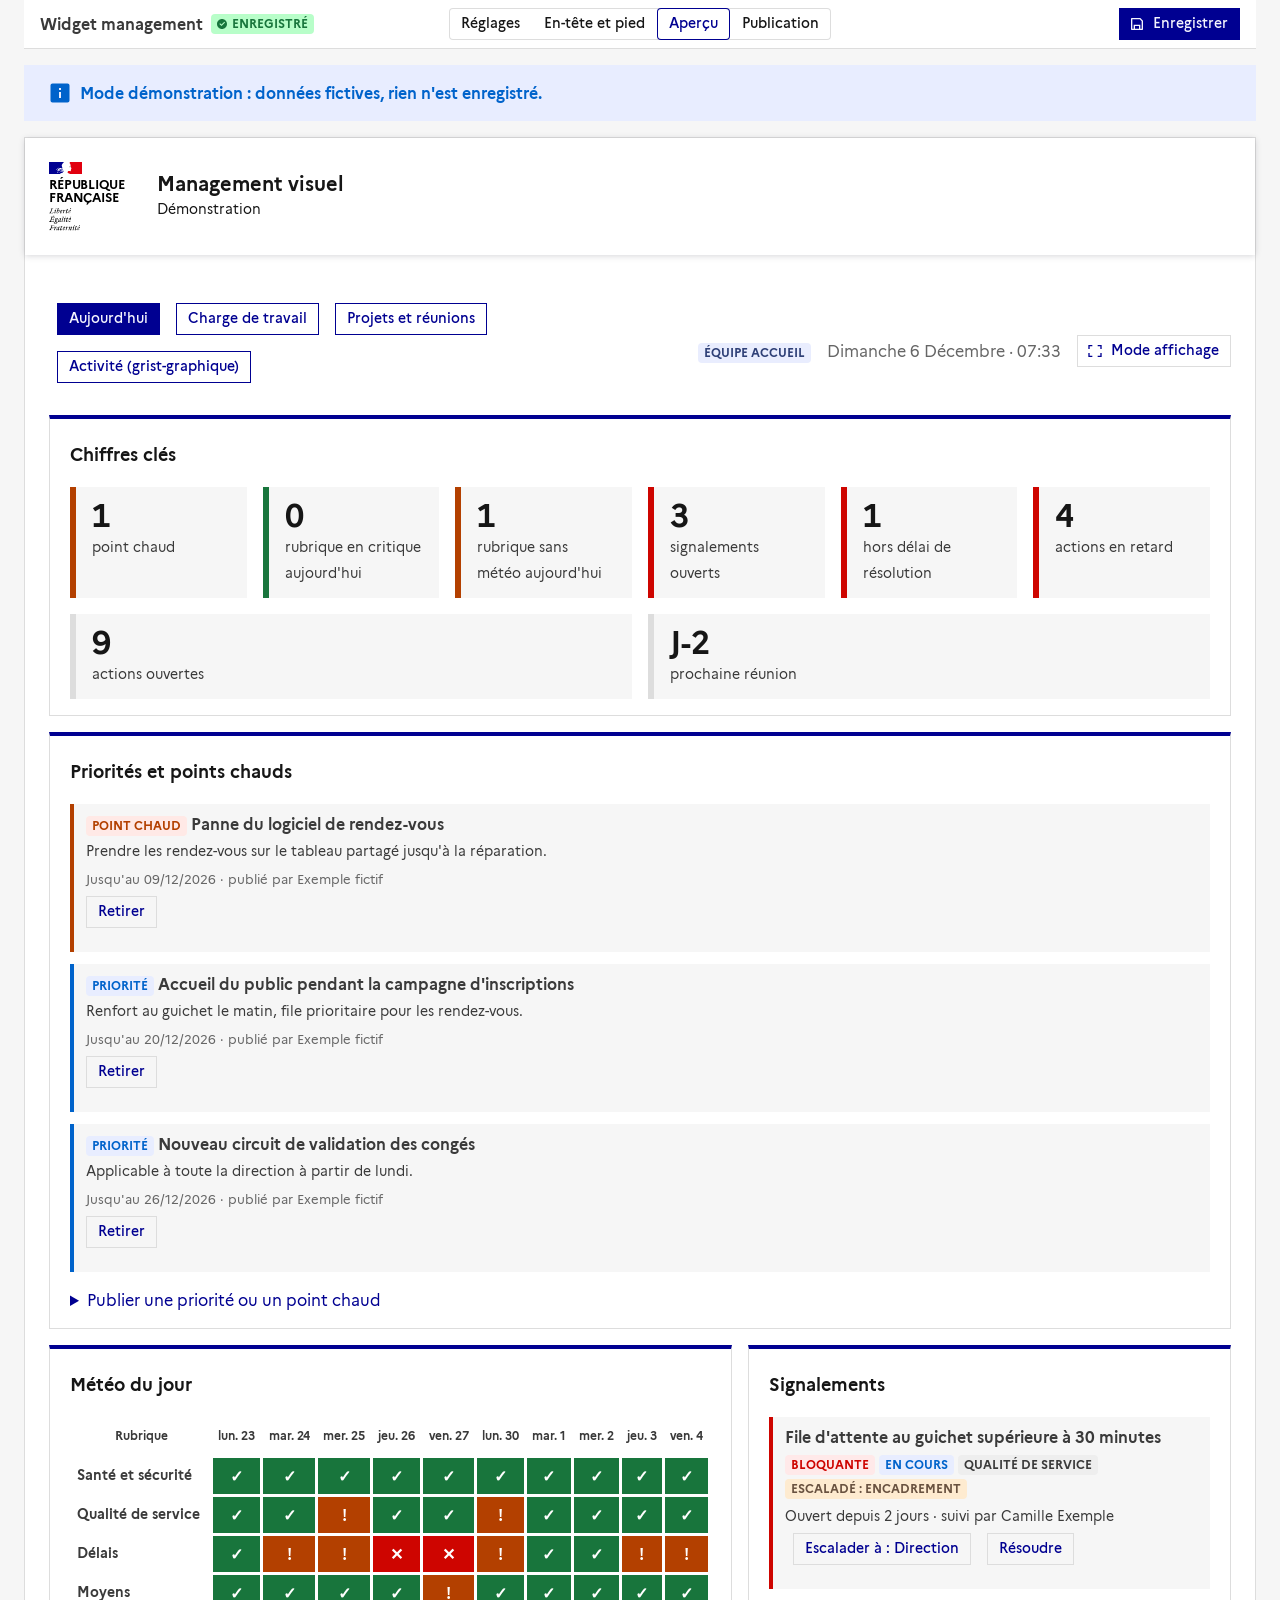
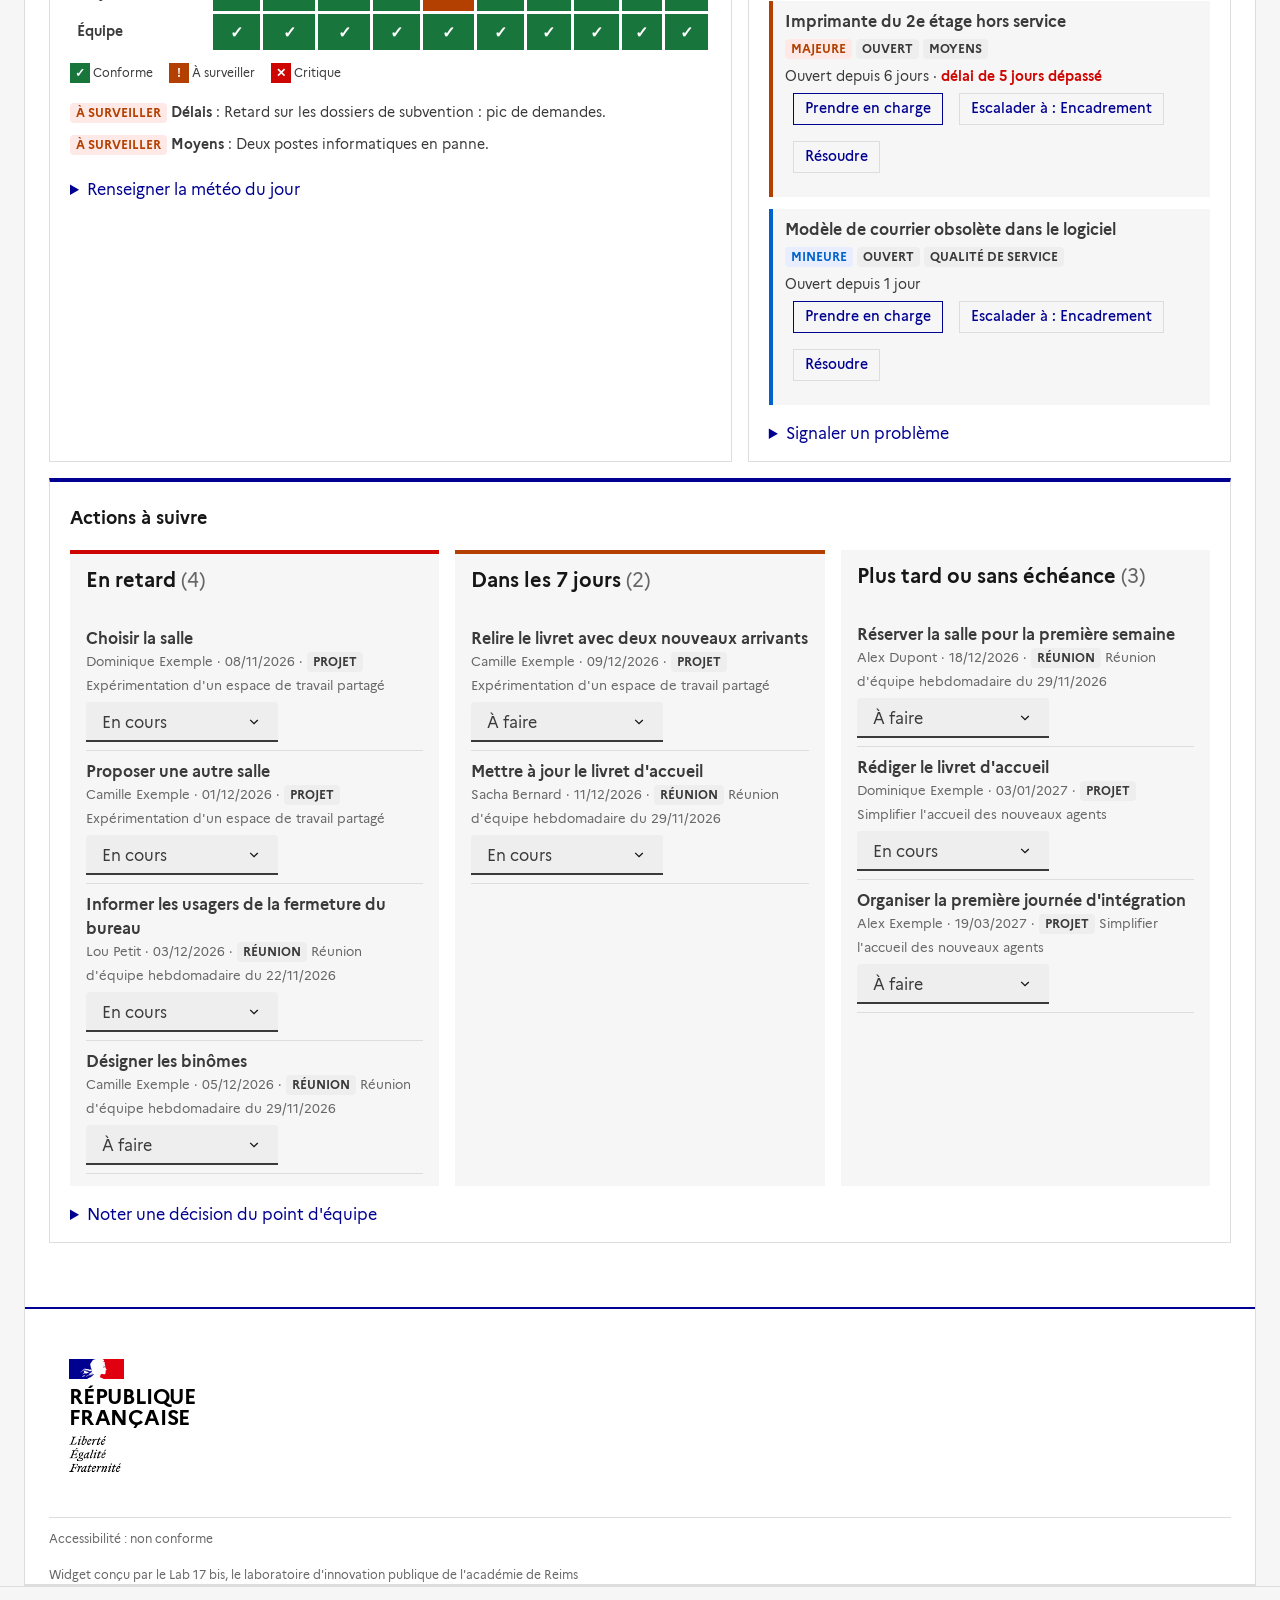
==== index.html @ 6fb9faa3 "Management à deux niveaux : équipe et pilotage Niveau Équipe : priorités et points chauds, charge vé" ====
<!DOCTYPE html>
<html lang="fr" data-fr-theme="light">
<head>
  <meta charset="utf-8">
  <meta http-equiv="Content-Security-Policy" content="default-src 'self'; script-src 'self' 'unsafe-eval' https://docs.getgrist.com; style-src 'self' 'unsafe-inline' https://cdn.jsdelivr.net; img-src 'self' data: blob: https:; font-src 'self' data: https://cdn.jsdelivr.net; connect-src 'self' https: http://localhost:* http://127.0.0.1:*; frame-src 'self' https:; worker-src 'self' blob:; object-src 'none'; base-uri 'none'; form-action 'self'">
  <meta name="viewport" content="width=device-width, initial-scale=1">
  <title>Management visuel</title>
  <link rel="stylesheet" href="vendor/dsfr/dsfr.min.css">
  <link rel="stylesheet" href="vendor/dsfr/utility/icons/icons.min.css">
  <link rel="stylesheet" href="commun/page.css?v=2">
  <link rel="stylesheet" href="commun/barre.css?v=3">
  <link rel="stylesheet" href="commun/configuration.css?v=8">
  <link rel="stylesheet" href="commun/grist-public.css?v=1">
  <!-- Modules de grist-graphique, servis par son propre site : un seul code pour les deux outils. -->
  <link rel="stylesheet" href="../../grist-graphique/v1/css/tableau.css?v=3">
  <link rel="stylesheet" href="css/app.css?v=3">
  <script src="https://docs.getgrist.com/grist-plugin-api.js"></script>
</head>
<body>
  <a class="fr-link mg-evitement" href="#mg-app">Aller au contenu</a>
  <div id="entete" class="mg-masque-affichage"></div>
  <div id="mg-demo" class="fr-notice fr-notice--info mg-masque-affichage" hidden>
    <div class="mg-marge"><div class="fr-notice__body"><p class="fr-notice__title">Mode démonstration : données fictives, rien n'est enregistré.</p></div></div>
  </div>
  <div id="mg-coque" class="mg-marge"></div>
  <main id="mg-app" class="mg-marge" tabindex="-1"><p>Chargement…</p></main>
  <div id="pied" class="mg-masque-affichage"></div>
  <div class="mg-pied mg-marge mg-masque-affichage"><a class="fr-link fr-text--sm" href="#reglages">Réglages de l'espace</a></div>

  <script src="../../grist-graphique/v1/vendor/echarts/echarts.min.js"></script>
  <script src="../../grist-graphique/v1/vendor/echarts/langFR.js"></script>
  <script src="../../grist-graphique/v1/js/calcul.js?v=2"></script>
  <script src="../../grist-graphique/v1/js/donnees.js?v=2"></script>
  <script src="../../grist-graphique/v1/js/tableau.js?v=6"></script>
  <script src="commun/page-dsfr.js?v=3"></script>
  <script src="commun/page-editeur.js?v=1"></script>
  <script src="commun/barre.js?v=3"></script>
  <script src="commun/configuration.js?v=13"></script>
  <script src="commun/donnees.js?v=2"></script>
  <script src="commun/grist-public.js?v=1"></script>
  <script src="js/app.js?v=10"></script>
</body>
</html>
---- commun/page.css ----
/* En-tête, pied de page et formulaire de réglage communs (questionnaire, catalogue, suivi-projet). */

.pd-entete .fr-header__operator img.pd-logo {
  display: block;
}

.pd-entete .pd-accueil {
  background-image: none;
}

.pd-pied-marques {
  display: flex;
  flex-wrap: wrap;
  align-items: center;
  gap: 1.5rem 2rem;
}

.pd-pied-marques .fr-logo {
  margin: 0;
}

.pd-pied {
  margin-top: 3rem;
}

/* Mention de l'auteur des widgets */
.pd-credit {
  flex-basis: 100%;
  margin: .5rem 0 0;
  font-size: .75rem;
  line-height: 1.25rem;
  color: var(--text-mention-grey);
}
.pd-pied--credit {
  margin-top: 1rem;
  padding: .5rem 1.5rem;
}
.pd-pied--credit .pd-credit { margin: 0; }
.pd-credit--seul { margin: 0; padding: .5rem 1.5rem; }
@media print { .pd-credit { color: #000; } }

/* Formulaire de réglage */
.pe-section {
  margin-top: 2rem;
  padding-top: 1rem;
  border-top: 1px solid var(--border-default-grey);
}

.pe-ligne {
  padding: 1rem;
  margin-bottom: 1rem;
  background: var(--background-alt-grey);
}

.pe-apercu {
  display: block;
  max-height: 5rem;
  max-width: 100%;
  width: auto;
  background: #fff;
  border: 1px solid var(--border-default-grey);
  padding: 0.25rem;
}

.pe-couleur {
  display: flex;
  align-items: center;
  gap: 1rem;
  margin-top: 0.5rem;
}

.pe-couleur input[type="color"] {
  width: 3rem;
  height: 2.5rem;
  border: 1px solid var(--border-default-grey);
  padding: 0;
}

.pe-vide {
  color: var(--text-mention-grey);
  margin: 0;
}

.pd-pied-sans-marque .fr-footer__content { flex-basis: 100%; max-width: 100%; margin-left: 0; }
---- commun/barre.css ----
/* Barre commune de l'éditeur des widgets (BarreLab). Fichier partagé : même copie dans chaque dépôt. */
.cl-barre { position: sticky; top: 0; z-index: 750; display: flex; flex-wrap: wrap; gap: .5rem 1rem; align-items: center; padding: .5rem 1rem; margin-bottom: 1rem; background: var(--background-default-grey); border-bottom: 1px solid var(--border-default-grey); }
.cl-titre { display: flex; gap: .5rem; align-items: center; flex: 1 1 0; min-width: 12rem; }
.cl-nom { margin: 0; font-weight: 700; white-space: nowrap; }
.cl-titre .fr-badge { margin: 0; white-space: nowrap; }
/* Le nom et le statut tiennent sur une ligne : la barre ne change pas de hauteur quand le statut change. */
.cl-titre { min-width: max-content; }
.cl-onglets { flex: 0 1 auto; display: flex; justify-content: center; }
.cl-barre .fr-segmented { margin: 0; }
.cl-actions { flex: 1 1 0; display: flex; gap: .5rem; justify-content: flex-end; align-items: center; min-width: 10rem; }
.cl-actions .fr-btn { margin: 0; white-space: nowrap; }
.cl-sous { flex: 1 0 100%; display: flex; justify-content: center; padding-top: .25rem; border-top: 1px solid var(--border-default-grey); }
.cl-sous[hidden] { display: none; }

/* Éditeur : l'en-tête et le pied de page du widget ne s'affichent que dans l'onglet Aperçu. */
.cl-mode-editeur #entete, .cl-mode-editeur #pied { display: none; }

/* Page d'usage : pas de barre ; un lien discret en bas de page rouvre l'éditeur. */
.cl-mode-page .cl-barre, .cl-mode-page .cl-config, .cl-mode-page .cl-avis-apercu { display: none !important; }
.cl-editer { display: none; margin: 1rem auto; max-width: 78rem; padding: 0 1rem; text-align: right; }
.cl-mode-page .cl-editer { display: block; }
@media print { .cl-barre, .cl-editer { display: none !important; } }

/* Accès aux réglages : la barre suffit, les anciens liens et boutons « Réglages » ou « Configurer » de l'outil sont masqués. */
a[href="#/reglages"], a[href="#reglages"], li:has(> a[href="#/reglages"]), #gc-reglages, #gg-reglages { display: none !important; }
.cl-mode-page .ed-message .fr-alert--info, .cl-mode-page .ed-message .fr-alert--success { display: none; }

/* Widget sans accès au document : seul le message reste visible. */
.lab-sans-acces > *:not(.lab-acces) { display: none !important; }
.lab-acces { margin: 1rem; }
---- commun/configuration.css ----
/* Page de configuration commune (ConfigLab). La barre elle-même est dans barre.css (BarreLab). */
.cl-message:empty { display: none; }
.cl-message { margin-bottom: 1rem; }
.cl-config > .fr-notice { margin: 0 0 1rem; }
.cl-panneau { max-width: 48rem; padding: 1.5rem; background: var(--background-default-grey); border: 1px solid var(--border-default-grey); }
.cl-section[hidden] { display: none; }
.cl-section[data-cl-section="vue"] { display: none; }
.cl-code { font-family: ui-monospace, SFMono-Regular, Menlo, Consolas, monospace; font-size: .8125rem; }
.cl-apercu { border: 1px solid var(--border-default-grey); background: var(--background-default-grey); }
.cl-apercu .pd-pied { margin-top: 0; }
.cl-apercu__contenu { min-height: 8rem; }
.cl-mode { margin-bottom: 2rem; padding-bottom: 1.5rem; border-bottom: 1px solid var(--border-default-grey); }

/* Bouton d'accès à la configuration, placé en haut de l'outil (ajout 2026-11-24) */
.cl-acces { text-align: right; margin: .5rem 0; }
@media print { .cl-acces { display: none !important; } }
---- commun/grist-public.css ----
/* Mode public : lecture seule, aucune commande d'écriture ni de réglage. */
.gp-public .gp-ecriture,
.gp-public [data-ecriture],
.gp-public .cl-barre,
.gp-public .cl-actions {
  display: none !important;
}
/* Page intégrée dans un autre site : ni en-tête ni pied propres. */
.gp-integre #entete,
.gp-integre #pied,
.gp-integre .gp-hors-integre {
  display: none !important;
}
---- css/app.css ----
/* Mise en page propre à grist-management. Les composants viennent du DSFR. */
body { background: var(--background-alt-grey); color: var(--text-default-grey); min-height: 100vh; display: flex; flex-direction: column; }
.mg-marge { padding-left: 1.5rem; padding-right: 1.5rem; }
#mg-app { flex: 1; padding-top: 1rem; padding-bottom: 2rem; }
#mg-app:focus { outline: none; }
.mg-evitement { position: absolute; left: -999px; }
.mg-evitement:focus { left: 1rem; top: .5rem; z-index: 10; background: var(--background-default-grey); }
.mg-alerte { margin-bottom: 1rem; }
.mg-titre-ligne { display: flex; flex-wrap: wrap; justify-content: space-between; gap: 1rem; }
.mg-gris, .mg-compte { color: var(--text-mention-grey); font-weight: 400; }
.mg-vide { color: var(--text-mention-grey); font-size: .875rem; }
.mg-texte-erreur { color: var(--text-default-error); }
.mg-deux { display: grid; grid-template-columns: repeat(auto-fit, minmax(12rem, 1fr)); gap: 0 1rem; }
.mg-trois { display: grid; grid-template-columns: repeat(auto-fit, minmax(12rem, 1fr)); gap: 0 1rem; }

/* Barre des écrans */
.mg-barre { display: flex; flex-wrap: wrap; align-items: center; gap: .5rem 1rem; margin-bottom: 1rem; }
.mg-ecrans { flex: 1; }
.mg-ecrans .fr-btns-group { margin: 0; }
.mg-horloge { margin: 0; color: var(--text-mention-grey); font-variant-numeric: tabular-nums; text-transform: capitalize; }

/* Grille des zones : 12 colonnes */
.mg-grille { display: grid; grid-template-columns: repeat(12, minmax(0, 1fr)); gap: 1rem; }
.mg-zone { grid-column: span var(--mg-largeur, 12); background: var(--background-default-grey); border: 1px solid var(--border-default-grey); border-top: 4px solid var(--border-plain-blue-france); padding: 1rem 1.25rem; min-width: 0; }
.mg-zone--tableau { background: transparent; border: 0; padding: 0; }
.mg-zone__titre { font-size: 1.125rem; margin-bottom: .75rem; }
@media (max-width: 62em) { .mg-zone { grid-column: 1 / -1; } }

/* Statuts : toujours une couleur ET un texte ou un symbole */
.mg-statut--vert { --mg-fond: var(--background-flat-success); }
.mg-statut--orange { --mg-fond: var(--background-flat-warning); }
.mg-statut--rouge { --mg-fond: var(--background-flat-error); }
.mg-statut-bord--rouge { border-top: 4px solid var(--border-plain-error); }
.mg-statut-bord--orange { border-top: 4px solid var(--border-plain-warning); }

/* Chiffres clés */
.mg-chiffres { display: flex; flex-wrap: wrap; gap: 1rem; list-style: none; margin: 0; padding: 0; }
.mg-chiffre { flex: 1 1 10rem; padding: .75rem 1rem; border-left: 6px solid var(--mg-fond, var(--border-default-grey)); background: var(--background-alt-grey); }
.mg-chiffre__n { display: block; font-size: 2rem; font-weight: 700; line-height: 1.1; color: var(--text-title-grey); font-variant-numeric: tabular-nums; }
.mg-chiffre__lib { font-size: .875rem; }

/* Météo */
.mg-meteo-defil { overflow-x: auto; }
.mg-meteo { border-collapse: separate; border-spacing: 3px; width: 100%; }
.mg-meteo th { font-size: .75rem; font-weight: 700; text-align: center; padding: .25rem; white-space: nowrap; }
.mg-meteo th[scope=row] { text-align: left; font-size: .875rem; }
.mg-meteo__case { text-align: center; font-weight: 700; height: 2.25rem; min-width: 2.25rem; background: var(--mg-fond, var(--background-contrast-grey)); color: #fff; }
.mg-meteo__case:not([class*=mg-statut]) { color: var(--text-mention-grey); }
th.mg-meteo__auj { color: var(--text-title-blue-france); }
td.mg-meteo__auj { outline: 2px solid var(--border-plain-blue-france); outline-offset: 1px; }
.mg-legende { font-size: .75rem; margin: .5rem 0 0; display: flex; flex-wrap: wrap; gap: 1rem; }
.mg-pastille { display: inline-block; width: 1.25rem; height: 1.25rem; line-height: 1.25rem; text-align: center; background: var(--mg-fond); color: #fff; font-weight: 700; }
.mg-commentaires { list-style: none; padding: 0; margin: .75rem 0 0; font-size: .875rem; }
.mg-commentaires li { padding: .25rem 0; }
.mg-meteo-saisie { margin-bottom: .5rem; }
.mg-saisie summary { cursor: pointer; color: var(--text-action-high-blue-france); }

/* Signalements */
.mg-signalements { list-style: none; padding: 0; margin: 0; }
.mg-signalement { border-left: 4px solid var(--border-plain-info); padding: .5rem .75rem; margin-bottom: .75rem; background: var(--background-alt-grey); }
.mg-gravite--error { border-left-color: var(--border-plain-error); }
.mg-gravite--warning { border-left-color: var(--border-plain-warning); }
.mg-signalement__titre { font-weight: 700; margin-bottom: .25rem; }
.mg-signalement__meta, .mg-signalement__info { font-size: .875rem; margin-bottom: .25rem; }
.mg-signalement .fr-btns-group { margin: 0; }

/* Actions */
.mg-actions { display: grid; grid-template-columns: repeat(auto-fit, minmax(16rem, 1fr)); gap: 1rem; }
.mg-actions__col { background: var(--background-alt-grey); padding: .75rem 1rem; }
.mg-actions__liste { list-style: none; padding: 0; margin: 0; }
.mg-actions__liste li { padding: .5rem 0; border-bottom: 1px solid var(--border-default-grey); }
.mg-action__titre { font-weight: 700; margin: 0; }
.mg-action__meta { font-size: .8125rem; margin: 0 0 .25rem; color: var(--text-mention-grey); }
.mg-select-etat { margin: 0; max-width: 12rem; }

/* Réunion */
.mg-reunion__titre { font-weight: 700; font-size: 1.125rem; margin-bottom: .25rem; }
.mg-reunion__quand { color: var(--text-mention-grey); }
.mg-odj { padding-left: 0; list-style: none; }
.mg-odj li { padding: .25rem 0; border-bottom: 1px solid var(--border-default-grey); }
.mg-odj li::before { content: none; }
.mg-odj__heure { font-weight: 700; color: var(--text-title-blue-france); display: inline-block; min-width: 3rem; }

/* Projets */
.mg-kanban { display: grid; grid-template-columns: repeat(var(--mg-colonnes), minmax(8rem, 1fr)); gap: .75rem; overflow-x: auto; }
.mg-kanban__col { background: var(--background-alt-grey); padding: .5rem; }
.mg-kanban__titre { font-size: .875rem; margin-bottom: .5rem; }
.mg-kanban ul { list-style: none; padding: 0; margin: 0; }
.mg-kanban__carte { background: var(--background-default-grey); border: 1px solid var(--border-default-grey); padding: .5rem; margin-bottom: .5rem; font-size: .875rem; }
.mg-kanban__carte--error { border-left: 4px solid var(--border-plain-error); }
.mg-kanban__carte--warning { border-left: 4px solid var(--border-plain-warning); }
.mg-texte { font-size: 1.125rem; }

/* Réglages */
.mg-reglage-ecran { border: 1px solid var(--border-default-grey); background: var(--background-default-grey); padding: 1rem; margin-bottom: 1rem; }
.mg-reglage-zones { padding-left: 1.25rem; }
.mg-reglage-zone { border-top: 1px solid var(--border-default-grey); padding-top: .75rem; margin-bottom: .75rem; }
.mg-reglage-outils { display: flex; gap: .5rem; align-items: flex-end; }
.mg-pied { padding-top: .75rem; padding-bottom: .75rem; border-top: 1px solid var(--border-default-grey); }

/* Mode affichage : lisible à distance, sans commandes de saisie */
.mg-affichage { font-size: 112.5%; cursor: none; }
.mg-affichage #entete, .mg-affichage #pied, .mg-affichage .mg-masque-affichage, .mg-affichage .mg-saisie, .mg-affichage .tb-outils, .mg-affichage .tb-donnees, .mg-affichage .tb-filtres { display: none !important; }
.mg-affichage #mg-app { padding-top: .5rem; }
.mg-affichage .mg-chiffre__n { font-size: 2.75rem; }
.mg-affichage .mg-meteo__case { height: 2.75rem; font-size: 1.25rem; }
.mg-affichage .mg-bouton-affichage { cursor: pointer; }
.mg-affichage .mg-horloge { font-size: 1.25rem; color: var(--text-title-grey); }

/* Coque à onglets (ajout 2026-11-24) */
#mg-coque #mg-app { padding-left: 0; padding-right: 0; }
.mg-affichage .cl-barre { display: none !important; }

/* Page publique : lecture seule. */
.gp-public .mg-saisie, .gp-public .tb-outils, .gp-public .tb-donnees, .gp-public .tb-filtres,
.gp-public [data-action="installer"], .gp-public [data-installer] { display: none !important; }

/* Deux niveaux : priorités, charge vécue, tension de charge */
.mg-niveau { margin: 0; }
.mg-priorites { list-style: none; padding: 0; margin: 0; }
.mg-priorite { border-left: 4px solid var(--border-plain-info); padding: .5rem .75rem; margin-bottom: .75rem; background: var(--background-alt-grey); }
.mg-priorite--chaud { border-left-color: var(--border-plain-warning); }
.mg-priorite__titre { font-weight: 700; margin: 0 0 .25rem; }
.mg-priorite__detail { margin: 0 0 .25rem; font-size: .875rem; }
.mg-repartition { list-style: none; padding: 0; margin: .5rem 0; }
.mg-repartition__el { display: grid; grid-template-columns: auto 1fr; gap: .25rem .5rem; align-items: center; margin-bottom: .5rem; }
.mg-barre-pc { grid-column: 1 / -1; display: block; height: .5rem; background: var(--background-contrast-grey); border-radius: .25rem; overflow: hidden; }
.mg-barre-pc > span { display: block; height: 100%; background: var(--mg-fond); }
.mg-tension { font-size: 1.125rem; margin: 0 0 .25rem; }
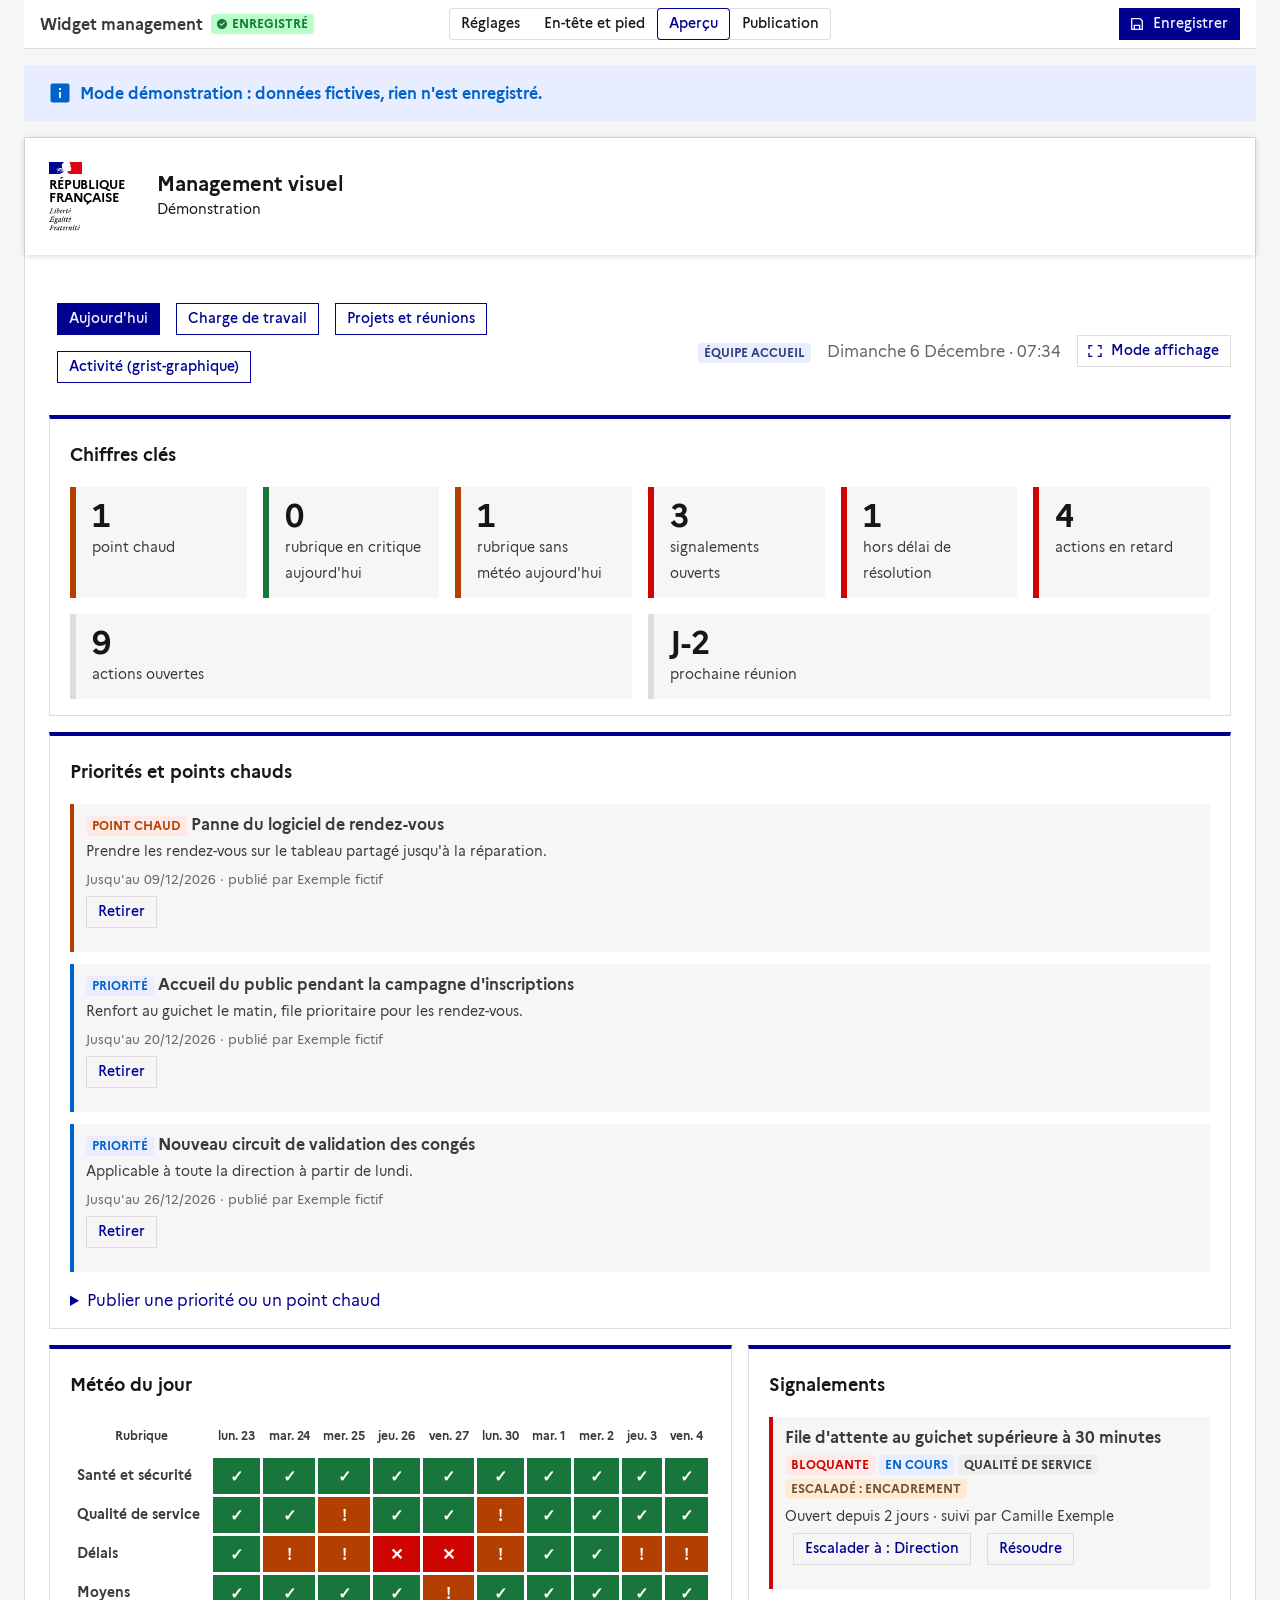
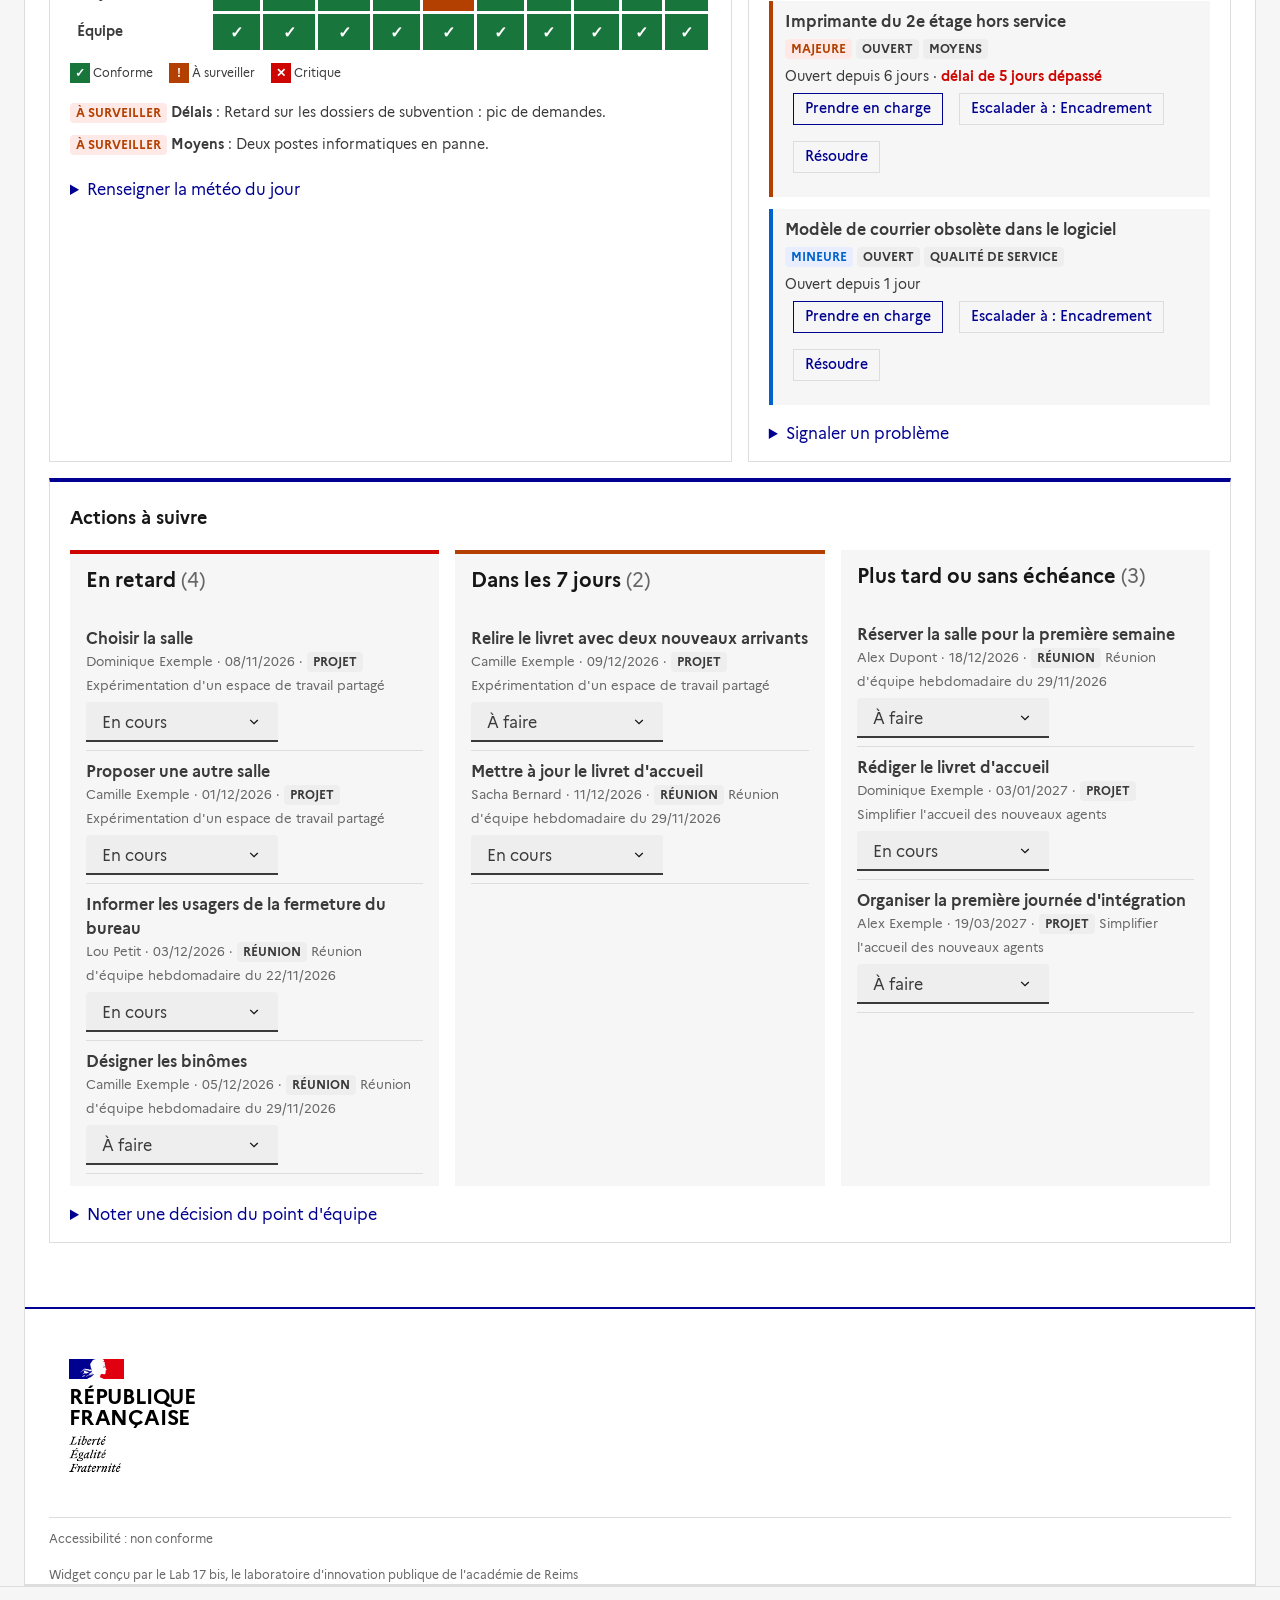
==== commit d7024c23: "Cache app.js v15 Co-Authored-By: Claude Opus 5.5 <noreply@anthropic.com> Claude-Session: https://cla" ====
--- a/index.html
+++ b/index.html
@@ -36,8 +36,8 @@
   <script src="commun/page-editeur.js?v=1"></script>
   <script src="commun/barre.js?v=3"></script>
   <script src="commun/configuration.js?v=13"></script>
-  <script src="commun/donnees.js?v=2"></script>
+  <script src="commun/donnees.js?v=3"></script>
   <script src="commun/grist-public.js?v=1"></script>
-  <script src="js/app.js?v=10"></script>
+  <script src="js/app.js?v=15"></script>
 </body>
 </html>
